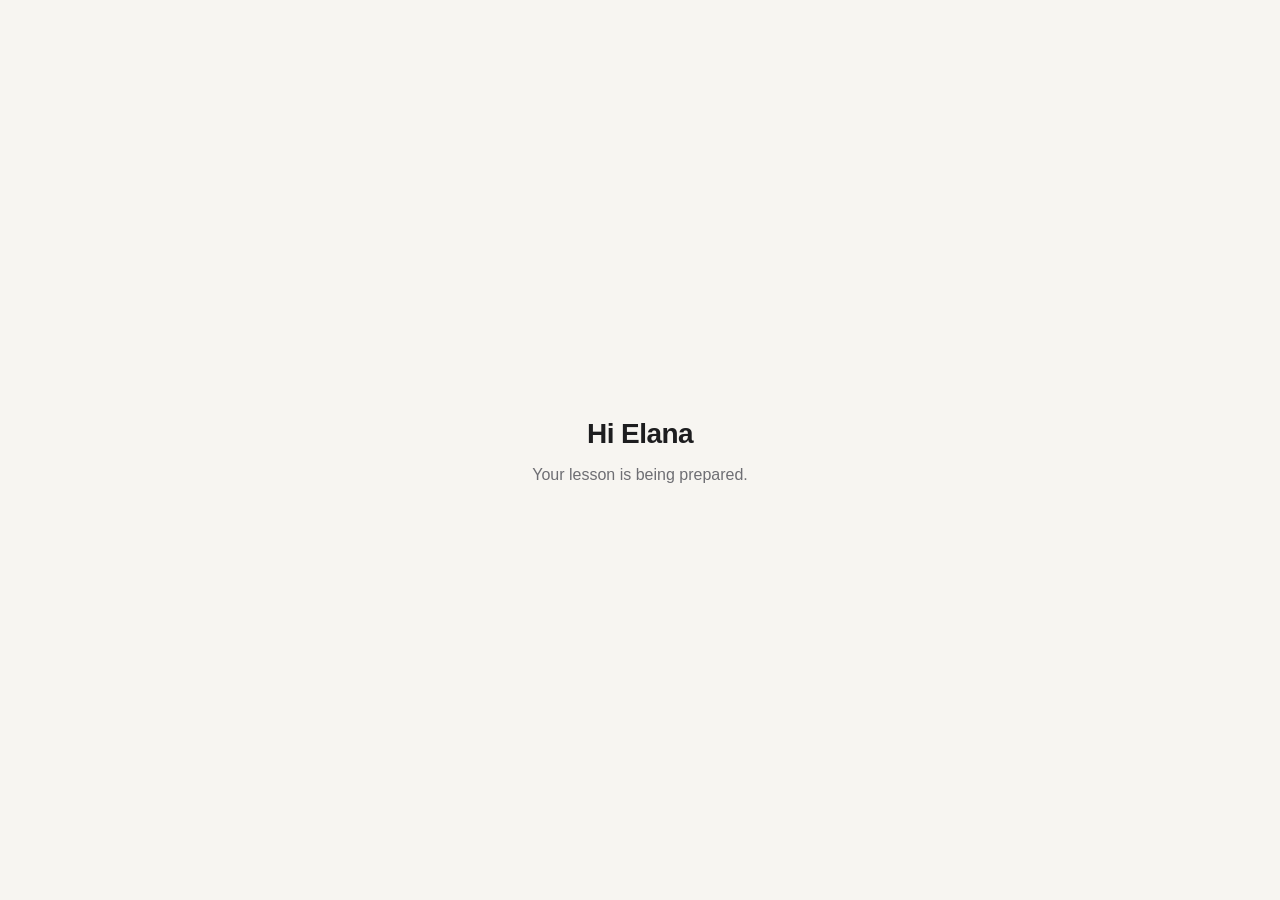
==== elana/index.html @ d2e0c7c7 "Student site: placeholders" ====
<!doctype html><html lang="en"><meta charset="utf-8"><meta name="viewport" content="width=device-width,initial-scale=1"><meta name="robots" content="noindex,nofollow"><title>Elana · Lesson</title>
<style>html,body{margin:0;height:100%;background:#f7f5f1;color:#1d1d1f;font:16px/1.5 -apple-system,BlinkMacSystemFont,"Segoe UI",Roboto,sans-serif}body{display:grid;place-items:center;padding:24px;box-sizing:border-box;text-align:center}h1{font-size:28px;letter-spacing:-.02em;margin:0 0 8px}p{margin:0;color:#6e6e73}@media(prefers-color-scheme:dark){html,body{background:#121214;color:#f2f2f4}p{color:#a1a1a8}}</style>
<main><h1>Hi Elana</h1><p>Your lesson is being prepared.</p></main></html>
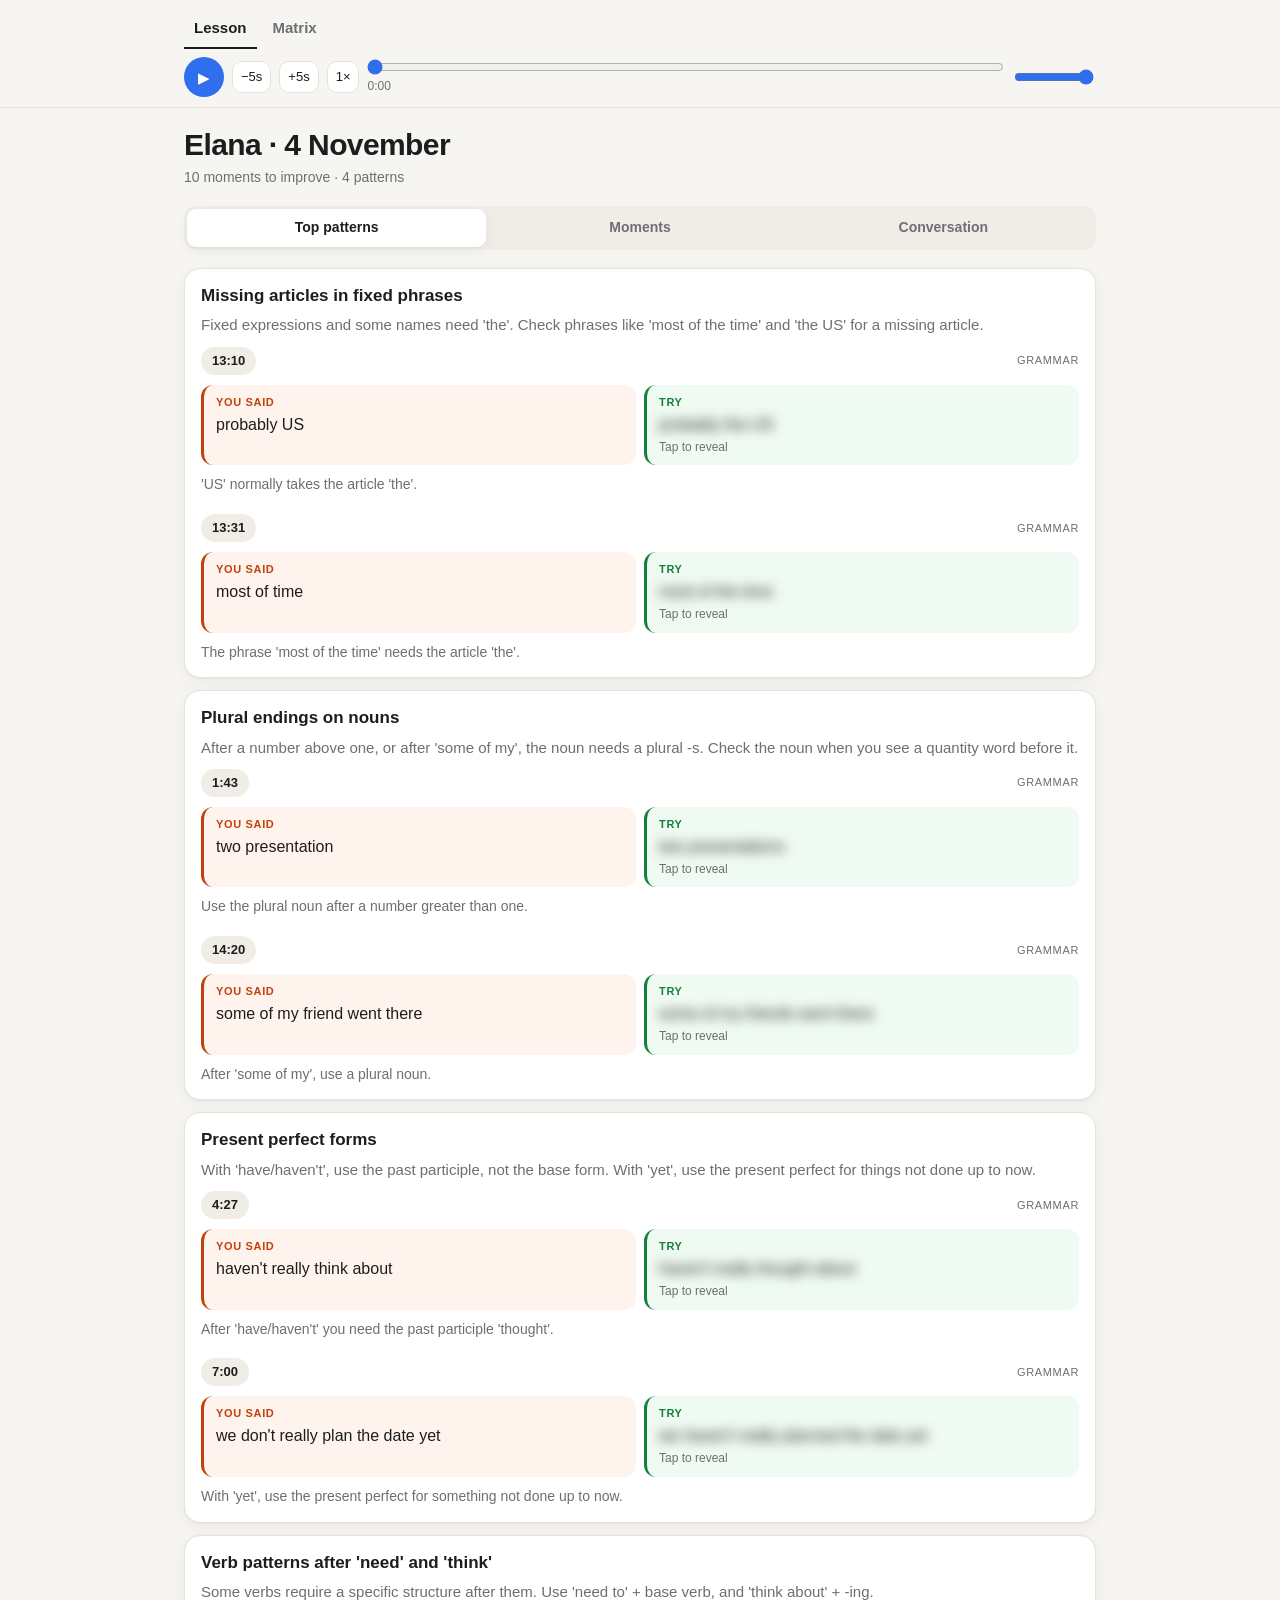
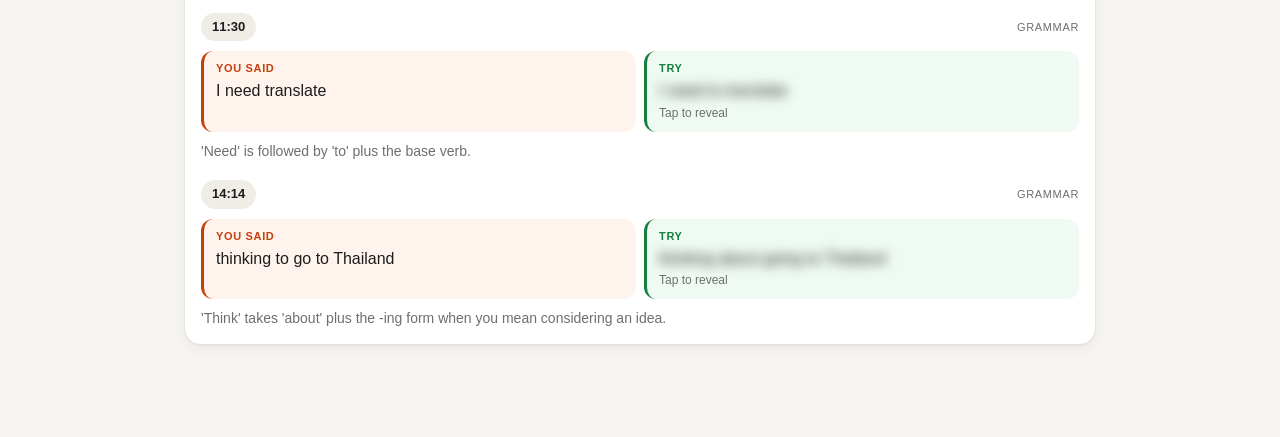
==== commit 68b6512d: "Elana: lesson 1 with matrix" ====
--- a/elana/index.html
+++ b/elana/index.html
@@ -1,3 +1 @@
-<!doctype html><html lang="en"><meta charset="utf-8"><meta name="viewport" content="width=device-width,initial-scale=1"><meta name="robots" content="noindex,nofollow"><title>Elana · Lesson</title>
-<style>html,body{margin:0;height:100%;background:#f7f5f1;color:#1d1d1f;font:16px/1.5 -apple-system,BlinkMacSystemFont,"Segoe UI",Roboto,sans-serif}body{display:grid;place-items:center;padding:24px;box-sizing:border-box;text-align:center}h1{font-size:28px;letter-spacing:-.02em;margin:0 0 8px}p{margin:0;color:#6e6e73}@media(prefers-color-scheme:dark){html,body{background:#121214;color:#f2f2f4}p{color:#a1a1a8}}</style>
-<main><h1>Hi Elana</h1><p>Your lesson is being prepared.</p></main></html>
+<!doctype html><html lang="en"><head><meta charset="utf-8"><meta name="robots" content="noindex,nofollow"><meta http-equiv="refresh" content="0; url=1/"><title>Lesson</title></head><body><a href="1/">Open your lesson</a></body></html>
